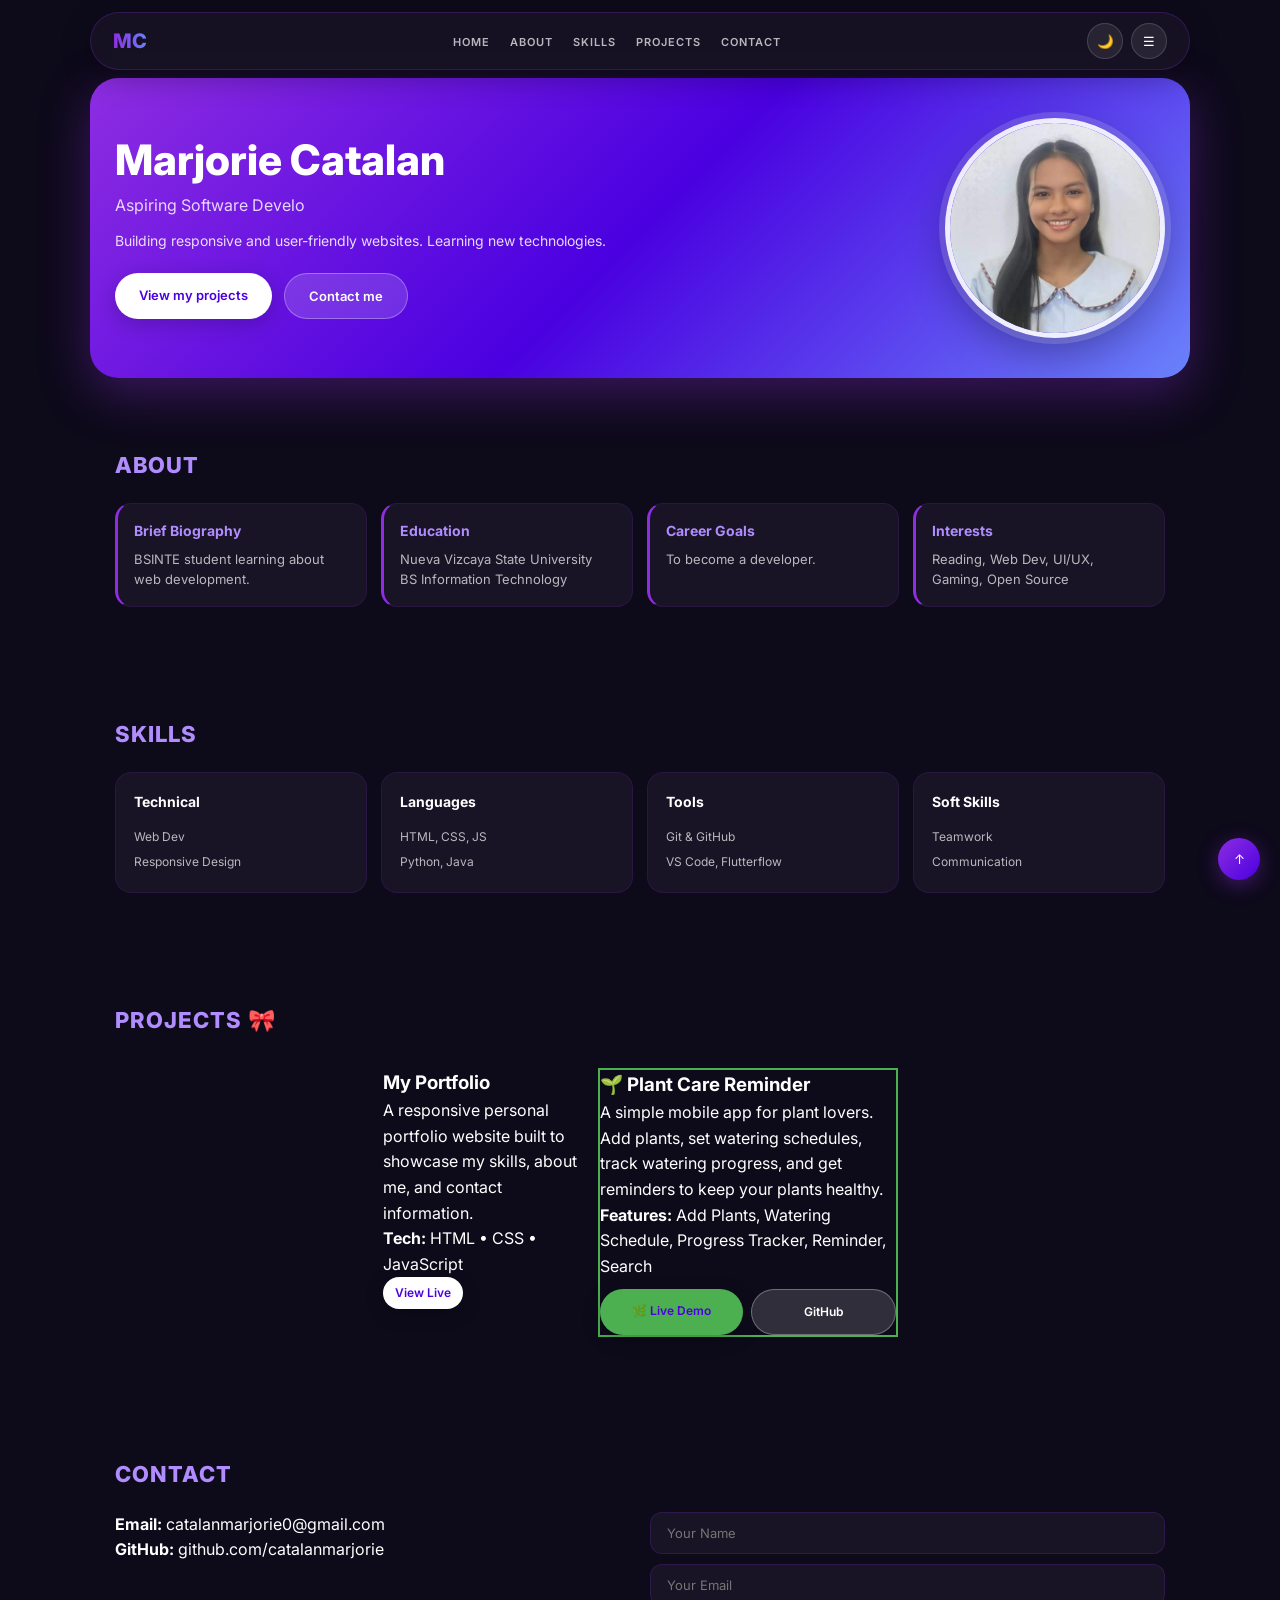
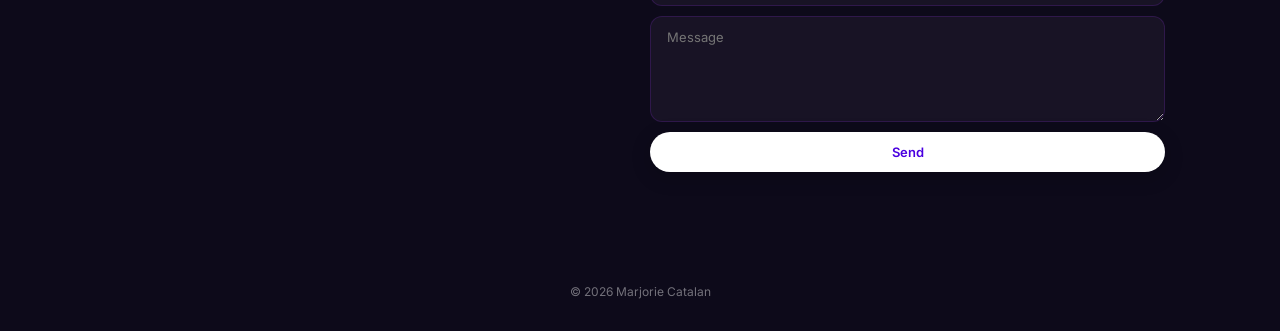
==== index.html @ 85445829 "Update index.html" ====
<!DOCTYPE html>
<html lang="en">
<head>
  <meta charset="UTF-8">
  <meta name="viewport" content="width=device-width, initial-scale=1.0">
  <title>Marjorie Catalan | Portfolio</title>
  <link rel="stylesheet" href="css/style.css">
  <link href="https://fonts.googleapis.com/css2?family=Inter:wght@400;600;800&display=swap" rel="stylesheet">
  <link rel="icon" href="data:,">
</head>
<body>
  <nav id="navbar">
    <div class="nav-container">
      <a href="#home" class="logo">MC</a>
      <ul class="nav-links">
        <li><a href="#home">HOME</a></li>
        <li><a href="#about">ABOUT</a></li>
        <li><a href="#skills">SKILLS</a></li>
        <li><a href="#projects">PROJECTS</a></li>
        <li><a href="#contact">CONTACT</a></li>
      </ul>
      <div class="nav-actions">
        <button id="theme-toggle">🌙</button>
        <button id="menu-toggle">☰</button>
      </div>
    </div>
  </nav>

  <section id="home" class="section">
    <div class="home-content">
      <div class="home-text">
        <h1>Marjorie Catalan</h1>
        <h2 class="tagline" id="tagline">Aspiring Software Developer | BSINTE Student</h2>
        <p>Building responsive and user-friendly websites. Learning new technologies.</p>
        <div class="cta">
          <a href="#projects" class="btn primary">View my projects</a>
          <a href="#contact" class="btn secondary">Contact me</a>
        </div>
      </div>
      <div class="home-image">
        <img src="image/profile.jpg" alt="Profile photo of Marjorie Catalan">
      </div>
    </div>
  </section>

  <section id="about" class="section">
    <h2 class="section-title">ABOUT</h2>
    <div class="about-grid">
      <div><h3>Brief Biography</h3><p>BSINTE student learning about web development.</p></div>
      <div><h3>Education</h3><p>Nueva Vizcaya State University<br>BS Information Technology</p></div>
      <div><h3>Career Goals</h3><p>To become a developer.</p></div>
      <div><h3>Interests</h3><p>Reading, Web Dev, UI/UX, Gaming, Open Source</p></div>
    </div>
  </section>

  <section id="skills" class="section">
    <h2 class="section-title">SKILLS</h2>
    <div class="skills-grid">
      <div class="skill-card"><h3>Technical</h3><ul><li>Web Dev</li><li>Responsive Design</li></ul></div>
      <div class="skill-card"><h3>Languages</h3><ul><li>HTML, CSS, JS</li><li>Python, Java</li></ul></div>
      <div class="skill-card"><h3>Tools</h3><ul><li>Git & GitHub</li><li>VS Code, Flutterflow</li></ul></div>
      <div class="skill-card"><h3>Soft Skills</h3><ul><li>Teamwork</li><li>Communication</li></ul></div>
    </div>
  </section>

  <section id="projects" class="section">
  <h2 class="section-title">PROJECTS 🎀</h2>

  <div style="display:flex; flex-wrap:wrap; gap:15px; justify-content:center; padding:10px;">

    <!-- MY PORTFOLIO - SMALL BOX -->
    <div class="project-card" style="width:200px;">
      <h3>My Portfolio</h3>
      <p>A responsive personal portfolio website built to showcase my skills, about me, and contact information.</p>
      <p><strong>Tech:</strong> HTML • CSS • JavaScript</p>
      <a href="#home" class="btn primary" style="font-size:12px; padding:6px 12px;">View Live</a>
    </div>

    <!-- PLANT CARE REMINDER - ONE BOX ONLY WITH LIVE DEMO -->
    <div class="project-card" style="width:300px; border:2px solid #4CAF50;">
      <h3>🌱 Plant Care Reminder</h3>
      <p>A simple mobile app for plant lovers. Add plants, set watering schedules, track watering progress, and get reminders to keep your plants healthy.</p>
      <p><strong>Features:</strong> Add Plants, Watering Schedule, Progress Tracker, Reminder, Search</p>
      <div style="display:flex; gap:8px; margin-top:10px;">
        <a href="https://2ee381cf1a1246ceb64b1b8aa37ca4fa-share.flutterflow.cloud/s/2ee381cf1a1246ceb64b1b8aa37ca4fa?key=tIXz_1JN7gHIQSgkkhlujc_MJYfSkuc-Ln3wZWFZIVg" target="_blank" class="btn primary" style="font-size:12px; flex:1; text-align:center; background:#4CAF50;">🌿 Live Demo</a>
        <a href="https://github.com/catalanmarjorie/plant_care_reminder" target="_blank" class="btn secondary" style="font-size:12px; flex:1; text-align:center;">GitHub</a>
      </div>
    </div>

  </div>
</section>

  <section id="contact" class="section">
    <h2 class="section-title">CONTACT</h2>
    <div class="contact-grid">
      <div>
        <p><strong>Email:</strong> catalanmarjorie0@gmail.com</p>
        <p><strong>GitHub:</strong> github.com/catalanmarjorie</p>
      </div>
      <form id="contact-form">
        <input type="text" id="name" placeholder="Your Name" required>
        <input type="email" id="email" placeholder="Your Email" required>
        <textarea id="message" placeholder="Message" rows="5" required></textarea>
        <button type="submit" class="btn primary">Send</button>
        <p id="form-message"></p>
      </form>
    </div>
  </section>

  <button id="back-to-top">↑</button>
  <footer><p>&copy; 2026 Marjorie Catalan</p></footer>
  <script src="js/script.js"></script>
</body>
</html>
---- css/style.css ----
@import url('https://fonts.googleapis.com/css2?family=Inter:wght@400;600;800&display=swap');

:root{
  --purple1:#8e2de2;
  --purple2:#4a00e0;
  --blue:#6a82fb;
  --bg:#0d0a1a;
  --card:#181325;
  --card2:#231e3a;
  --text:#ffffff;
  --muted:rgba(255,255,255,0.7);
}

*{
  margin:0; padding:0; box-sizing:border-box;
  font-family:'Inter', sans-serif;
  scroll-behavior:smooth;
}

body{
  background: var(--bg);
  color: var(--text);
  line-height:1.6;
}

#navbar{
  position:sticky;
  top:12px;
  z-index:1000;
  display:flex;
  justify-content:center;
  padding:0 15px;
  background:transparent;
}

.nav-container{
  width:100%;
  max-width:1100px;
  background:rgba(24,19,37,0.85);
  backdrop-filter:blur(12px);
  border:1px solid rgba(142,45,226,0.25);
  border-radius:50px;
  padding:10px 22px;
  display:flex;
  justify-content:space-between;
  align-items:center;
  box-shadow:0 8px 30px rgba(0,0,0,0.3);
}

.logo{
  font-weight:800;
  font-size:20px;
  color:#fff;
  text-decoration:none;
  background:linear-gradient(90deg,var(--purple1),var(--blue));
  -webkit-background-clip:text;
  -webkit-text-fill-color:transparent;
}

.nav-links{
  list-style:none;
  display:flex;
  gap:20px;
}

.nav-links li a{
  color:var(--muted);
  text-decoration:none;
  font-size:11px;
  font-weight:600;
  letter-spacing:1px;
  transition:0.3s;
}

.nav-links li a:hover{
  color:#fff;
  text-shadow:0 0 10px var(--purple1);
}

.nav-actions{
  display:flex;
  gap:8px;
}

#theme-toggle, #menu-toggle{
  background:rgba(255,255,255,0.08);
  border:1px solid rgba(255,255,255,0.15);
  color:#fff;
  width:36px;
  height:36px;
  border-radius:50%;
  cursor:pointer;
  transition:0.3s;
}

#theme-toggle:hover{
  background:linear-gradient(135deg,var(--purple1),var(--purple2));
}

.section{
  max-width:1100px;
  margin:30px auto;
  padding:40px 25px;
}

#home{
  background:linear-gradient(135deg, var(--purple1) 0%, var(--purple2) 50%, var(--blue) 100%);
  border-radius:28px;
  margin-top:20px;
  box-shadow:0 15px 50px rgba(142,45,226,0.35);
}

.home-content{
  display:flex;
  align-items:center;
  justify-content:space-between;
  gap:40px;
}

.home-text h1{
  font-size:42px;
  font-weight:800;
  line-height:1.1;
}

.home-text .tagline{
  font-size:16px;
  color:#e8d5ff;
  margin:10px 0;
  font-weight:400;
}

.home-text p{
  color:rgba(255,255,255,0.85);
  font-size:14px;
  margin:12px 0 20px 0;
}

.cta{
  display:flex;
  gap:12px;
  flex-wrap:wrap;
}

.btn{
  padding:12px 24px;
  border-radius:50px;
  font-size:13px;
  font-weight:600;
  text-decoration:none;
  cursor:pointer;
  transition:0.3s;
  display:inline-block;
  border:none;
}

.btn.primary{
  background:#fff;
  color:var(--purple2);
  box-shadow:0 5px 20px rgba(0,0,0,0.2);
}

.btn.primary:hover{
  transform:translateY(-2px);
  box-shadow:0 8px 25px rgba(0,0,0,0.3);
}

.btn.secondary{
  background:rgba(255,255,255,0.15);
  color:#fff;
  border:1px solid rgba(255,255,255,0.3);
}

.btn.secondary:hover{
  background:rgba(255,255,255,0.25);
}

.home-image{
  flex-shrink:0;
}

.home-image img{
  width:220px !important;
  height:220px !important;
  border-radius:50% !important;
  object-fit:cover !important;
  border:5px solid rgba(255,255,255,0.9) !important;
  box-shadow:0 0 0 6px rgba(255,255,255,0.15), 0 15px 40px rgba(0,0,0,0.3) !important;
  display:block;
}

.section-title{
  font-size:22px;
  font-weight:800;
  color:#b18cff;
  margin-bottom:20px;
  letter-spacing:1px;
}

.about-grid{
  display:grid;
  grid-template-columns:repeat(auto-fit, minmax(220px,1fr));
  gap:14px;
}

.about-grid > div{
  background:var(--card);
  border:1px solid rgba(142,45,226,0.15);
  border-left:3px solid var(--purple1);
  border-radius:16px;
  padding:16px;
}

.about-grid h3{
  color:#b18cff;
  font-size:14px;
  margin-bottom:6px;
}

.about-grid p{
  font-size:13px;
  color:var(--muted);
}

.skills-grid{
  display:grid;
  grid-template-columns:repeat(auto-fit, minmax(200px,1fr));
  gap:14px;
}

.skill-card{
  background:var(--card);
  border:1px solid rgba(142,45,226,0.15);
  border-radius:16px;
  padding:18px;
  transition:0.3s;
}

.skill-card:hover{
  transform:translateY(-4px);
  border-color:rgba(142,45,226,0.4);
  box-shadow:0 8px 25px rgba(142,45,226,0.2);
}

.skill-card h3{
  color:#fff;
  font-size:14px;
  margin-bottom:10px;
}

.skill-card ul{
  list-style:none;
}

.skill-card li{
  font-size:12px;
  color:var(--muted);
  padding:3px 0;
}

.filter-bar{
  display:flex;
  gap:8px;
  flex-wrap:wrap;
  margin-bottom:20px;
}

.filter-btn{
  background:var(--card);
  border:1px solid rgba(142,45,226,0.2);
  color:var(--muted);
  padding:8px 16px;
  border-radius:20px;
  font-size:12px;
  cursor:pointer;
  transition:0.3s;
}

.filter-btn.active, .filter-btn:hover{
  background:linear-gradient(90deg,var(--purple1),var(--purple2));
  color:#fff;
  border-color:transparent;
}

.projects-grid, .repos-grid{
  display:grid;
  grid-template-columns:repeat(auto-fit, minmax(250px,1fr));
  gap:14px;
  margin-bottom:25px;
}

.subtitle{
  font-size:14px;
  color:#b18cff;
  margin:25px 0 15px 0;
}

.contact-grid{
  display:grid;
  grid-template-columns:1fr 1fr;
  gap:20px;
}

#contact-form{
  display:flex;
  flex-direction:column;
  gap:10px;
}

#contact-form input, #contact-form textarea{
  background:var(--card);
  border:1px solid rgba(142,45,226,0.2);
  border-radius:12px;
  padding:12px 16px;
  color:#fff;
  outline:none;
  font-size:13px;
}

#contact-form input:focus, #contact-form textarea:focus{
  border-color:var(--purple1);
}

footer{
  text-align:center;
  padding:30px;
  font-size:12px;
  color:var(--muted);
  opacity:0.6;
}

#back-to-top{
  position:fixed;
  bottom:20px;
  right:20px;
  background:linear-gradient(135deg,var(--purple1),var(--purple2));
  border:none;
  color:#fff;
  width:42px;
  height:42px;
  border-radius:50%;
  cursor:pointer;
  box-shadow:0 5px 20px rgba(142,45,226,0.4);
}

@media(max-width:768px){
  .home-content{
    flex-direction:column-reverse;
    text-align:center;
  }
  .home-text h1{
    font-size:32px;
  }
  .cta{
    justify-content:center;
  }
  .home-image img{
    width:160px !important;
    height:160px !important;
  }
  .contact-grid{
    grid-template-columns:1fr;
  }
  .nav-links{
    display:none;
    position:absolute;
    top:60px;
    left:15px;
    right:15px;
    background:rgba(18,13,32,0.98);
    border-radius:20px;
    padding:20px;
    flex-direction:column;
    text-align:center;
    border:1px solid rgba(142,45,226,0.2);
  }
  .nav-links.active{
    display:flex;
  }
}
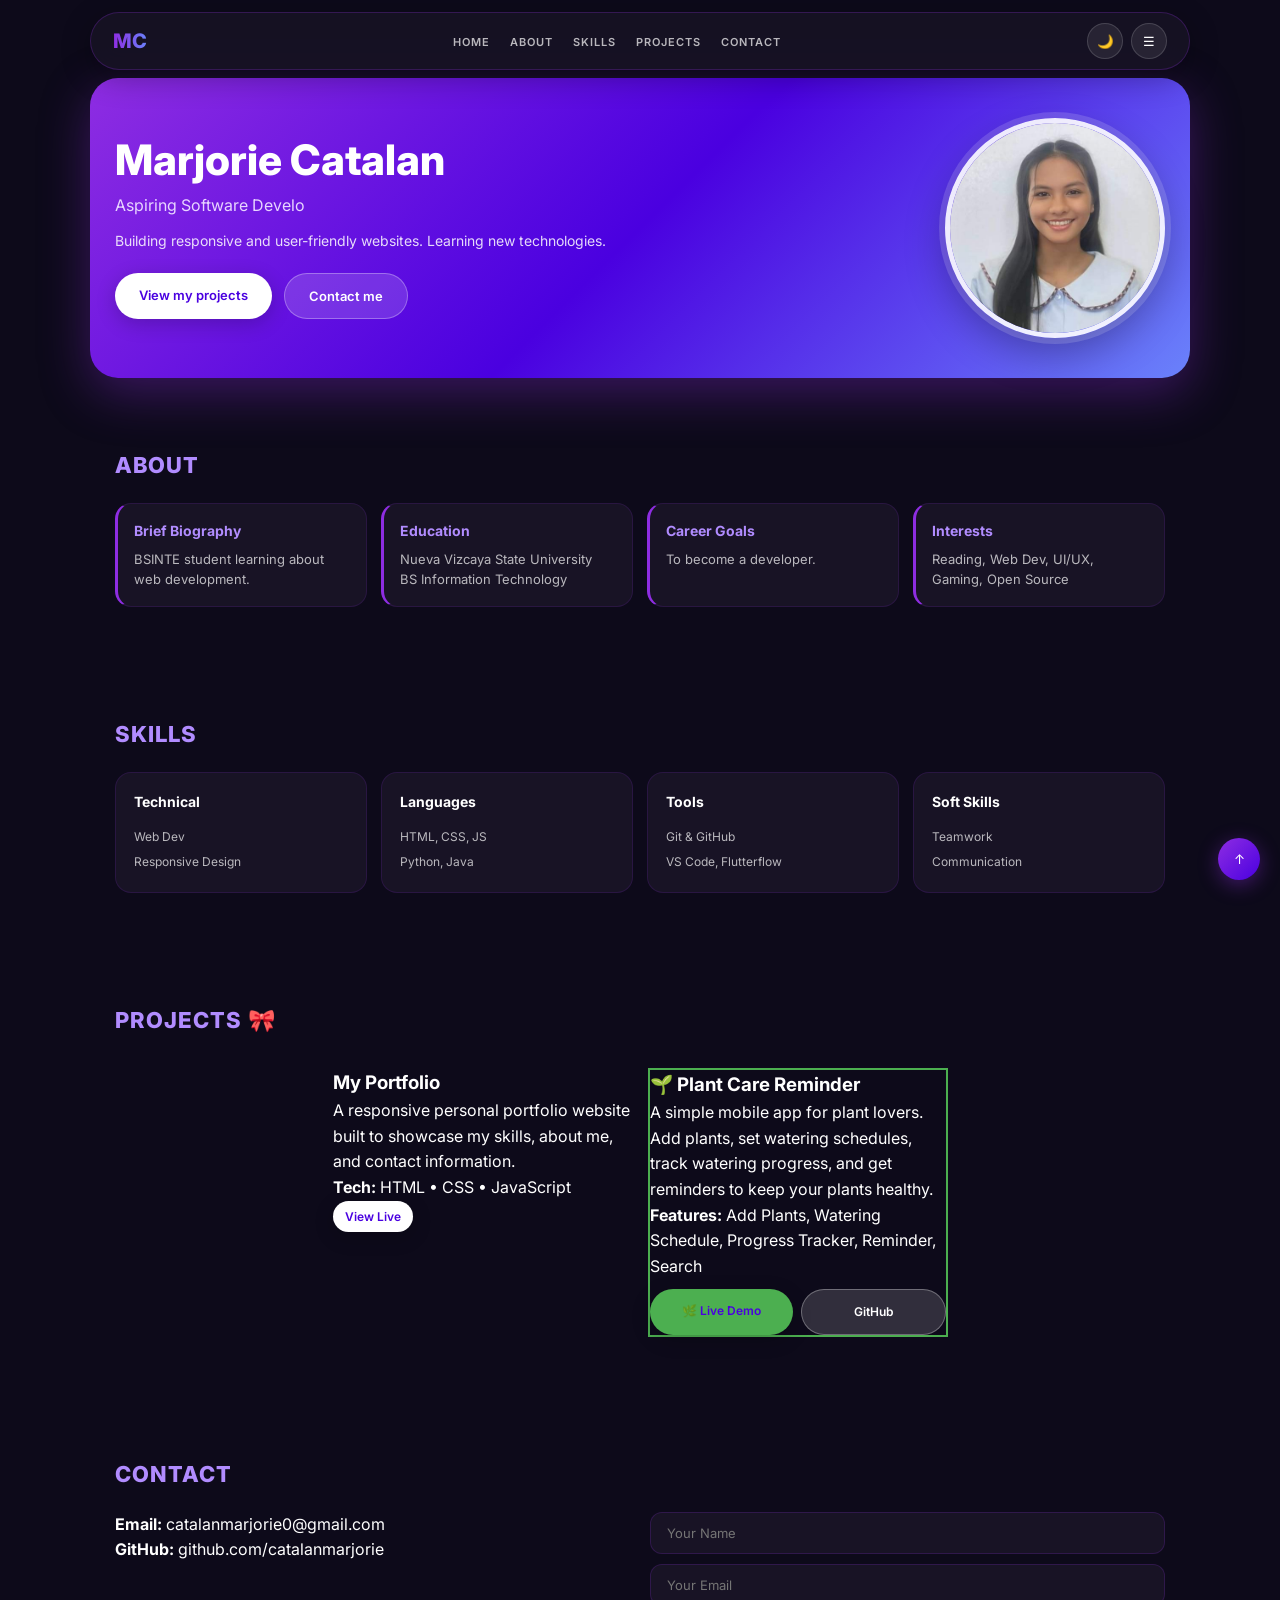
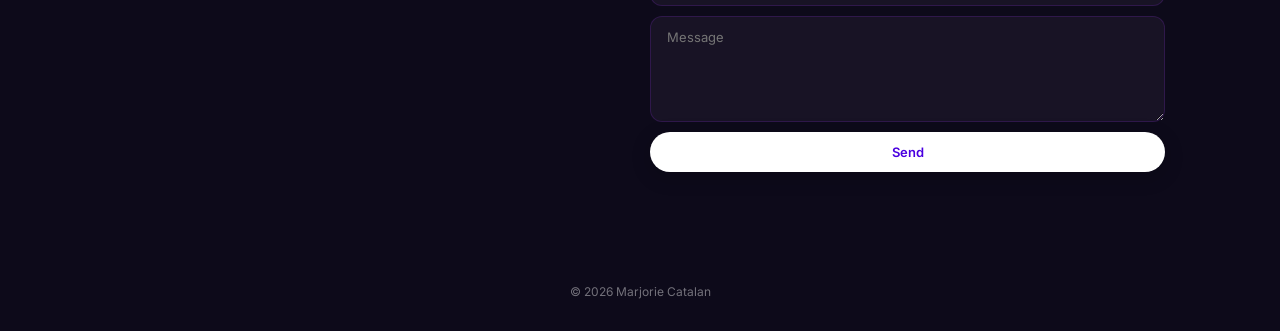
==== commit d2bb00aa: "Update index.html" ====
--- a/index.html
+++ b/index.html
@@ -69,7 +69,7 @@
   <div style="display:flex; flex-wrap:wrap; gap:15px; justify-content:center; padding:10px;">
 
     <!-- MY PORTFOLIO - SMALL BOX -->
-    <div class="project-card" style="width:200px;">
+    <div class="project-card" style="width:300px;">
       <h3>My Portfolio</h3>
       <p>A responsive personal portfolio website built to showcase my skills, about me, and contact information.</p>
       <p><strong>Tech:</strong> HTML • CSS • JavaScript</p>
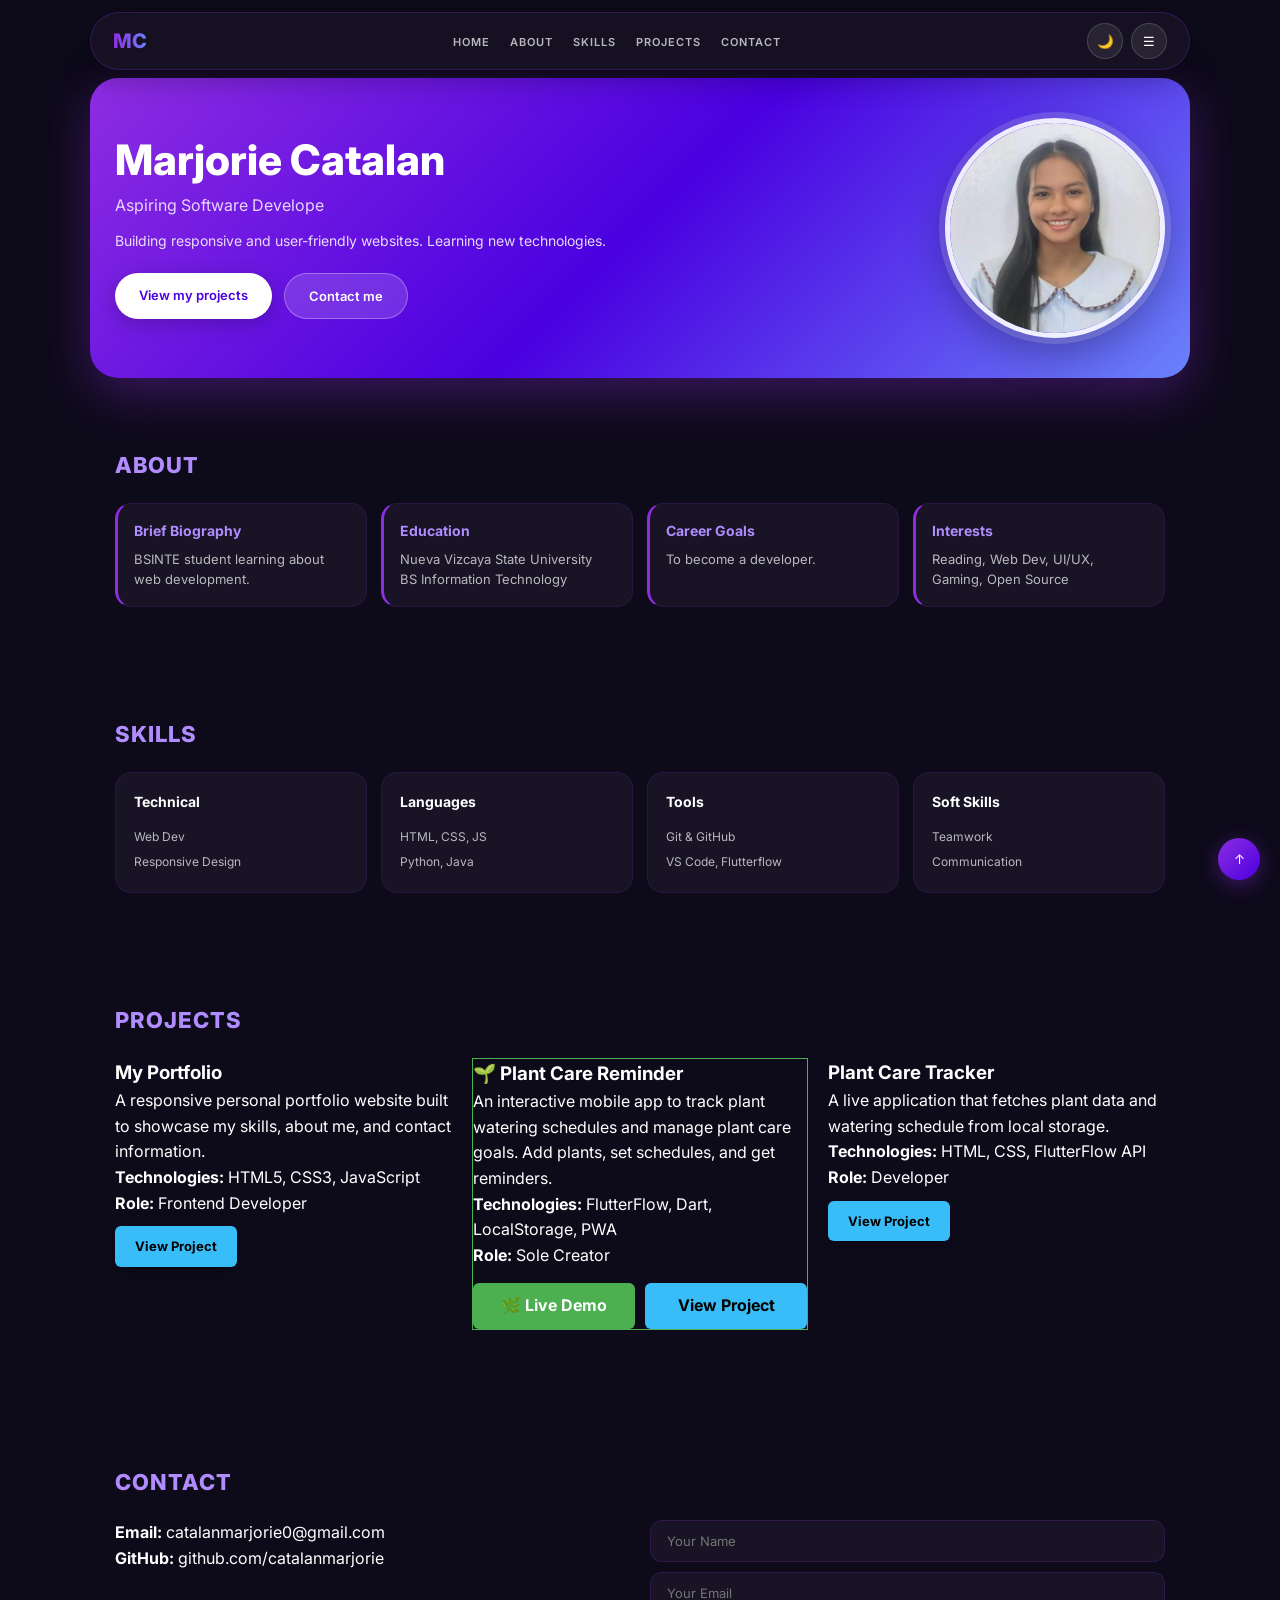
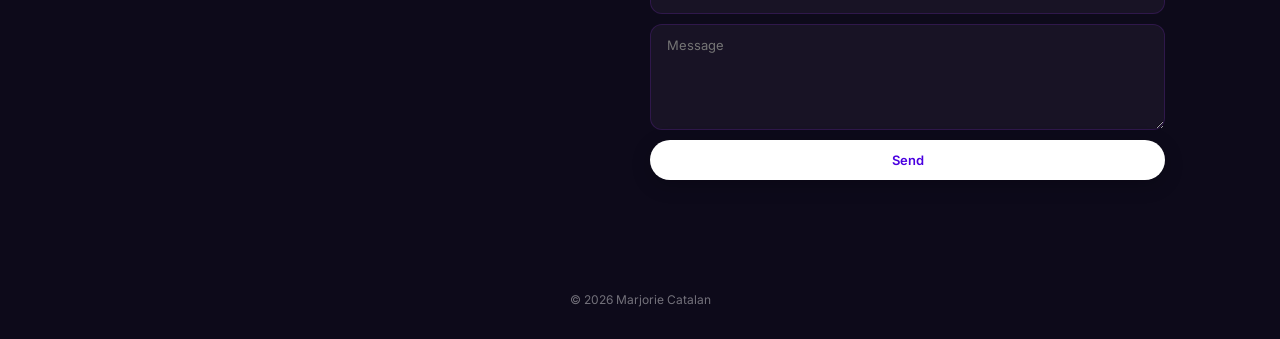
==== commit 6b16989a: "Update index.html" ====
--- a/index.html
+++ b/index.html
@@ -64,27 +64,38 @@
   </section>
 
   <section id="projects" class="section">
-  <h2 class="section-title">PROJECTS 🎀</h2>
+  <h2 class="section-title">PROJECTS</h2>
+  
+  <div class="projects-grid" style="display:grid; gap:20px;">
 
-  <div style="display:flex; flex-wrap:wrap; gap:15px; justify-content:center; padding:10px;">
-
-    <!-- MY PORTFOLIO - SMALL BOX -->
-    <div class="project-card" style="width:300px;">
+    <!-- MY PORTFOLIO CARD - SAME DESIGN AS REFERENCE -->
+    <div class="project-card">
       <h3>My Portfolio</h3>
       <p>A responsive personal portfolio website built to showcase my skills, about me, and contact information.</p>
-      <p><strong>Tech:</strong> HTML • CSS • JavaScript</p>
-      <a href="#home" class="btn primary" style="font-size:12px; padding:6px 12px;">View Live</a>
+      <p><strong>Technologies:</strong> HTML5, CSS3, JavaScript</p>
+      <p><strong>Role:</strong> Frontend Developer</p>
+      <a href="https://catalanmarjorie.github.io/" class="btn primary" style="background:#38bdf8; color:#000; padding:10px 20px; border-radius:6px; display:inline-block; margin-top:10px; font-weight:bold; text-decoration:none;">View Project</a>
     </div>
 
-    <!-- PLANT CARE REMINDER - ONE BOX ONLY WITH LIVE DEMO -->
-    <div class="project-card" style="width:300px; border:2px solid #4CAF50;">
+    <!-- PLANT CARE REMINDER - SAME DESIGN AS REFERENCE -->
+    <div class="project-card" style="border:1px solid #4CAF50;">
       <h3>🌱 Plant Care Reminder</h3>
-      <p>A simple mobile app for plant lovers. Add plants, set watering schedules, track watering progress, and get reminders to keep your plants healthy.</p>
-      <p><strong>Features:</strong> Add Plants, Watering Schedule, Progress Tracker, Reminder, Search</p>
-      <div style="display:flex; gap:8px; margin-top:10px;">
-        <a href="https://2ee381cf1a1246ceb64b1b8aa37ca4fa-share.flutterflow.cloud/s/2ee381cf1a1246ceb64b1b8aa37ca4fa?key=tIXz_1JN7gHIQSgkkhlujc_MJYfSkuc-Ln3wZWFZIVg" target="_blank" class="btn primary" style="font-size:12px; flex:1; text-align:center; background:#4CAF50;">🌿 Live Demo</a>
-        <a href="https://github.com/catalanmarjorie/plant_care_reminder" target="_blank" class="btn secondary" style="font-size:12px; flex:1; text-align:center;">GitHub</a>
+      <p>An interactive mobile app to track plant watering schedules and manage plant care goals. Add plants, set schedules, and get reminders.</p>
+      <p><strong>Technologies:</strong> FlutterFlow, Dart, LocalStorage, PWA</p>
+      <p><strong>Role:</strong> Sole Creator</p>
+      <div style="display:flex; gap:10px; margin-top:15px;">
+        <a href="https://2ee381cf1a1246ceb64b1b8aa37ca4fa-share.flutterflow.cloud/s/2ee381cf1a1246ceb64b1b8aa37ca4fa?key=tIXz_1JN7gHIQSgkkhlujc_MJYfSkuc-Ln3wZWFZIVg" target="_blank" style="background:#4CAF50; color:white; padding:10px 20px; border-radius:6px; font-weight:bold; text-decoration:none; flex:1; text-align:center;">🌿 Live Demo</a>
+        <a href="https://github.com/catalanmarjorie/plant_care_reminder" target="_blank" style="background:#38bdf8; color:#000; padding:10px 20px; border-radius:6px; font-weight:bold; text-decoration:none; flex:1; text-align:center;">View Project</a>
       </div>
+    </div>
+
+    <!-- TASK MANAGER STYLE EXAMPLE (OPTIONAL) -->
+    <div class="project-card">
+      <h3>Plant Care Tracker</h3>
+      <p>A live application that fetches plant data and watering schedule from local storage.</p>
+      <p><strong>Technologies:</strong> HTML, CSS, FlutterFlow API</p>
+      <p><strong>Role:</strong> Developer</p>
+      <a href="https://github.com/catalanmarjorie/plant_care_reminder" class="btn primary" style="background:#38bdf8; color:#000; padding:10px 20px; border-radius:6px; display:inline-block; margin-top:10px; font-weight:bold; text-decoration:none;">View Project</a>
     </div>
 
   </div>
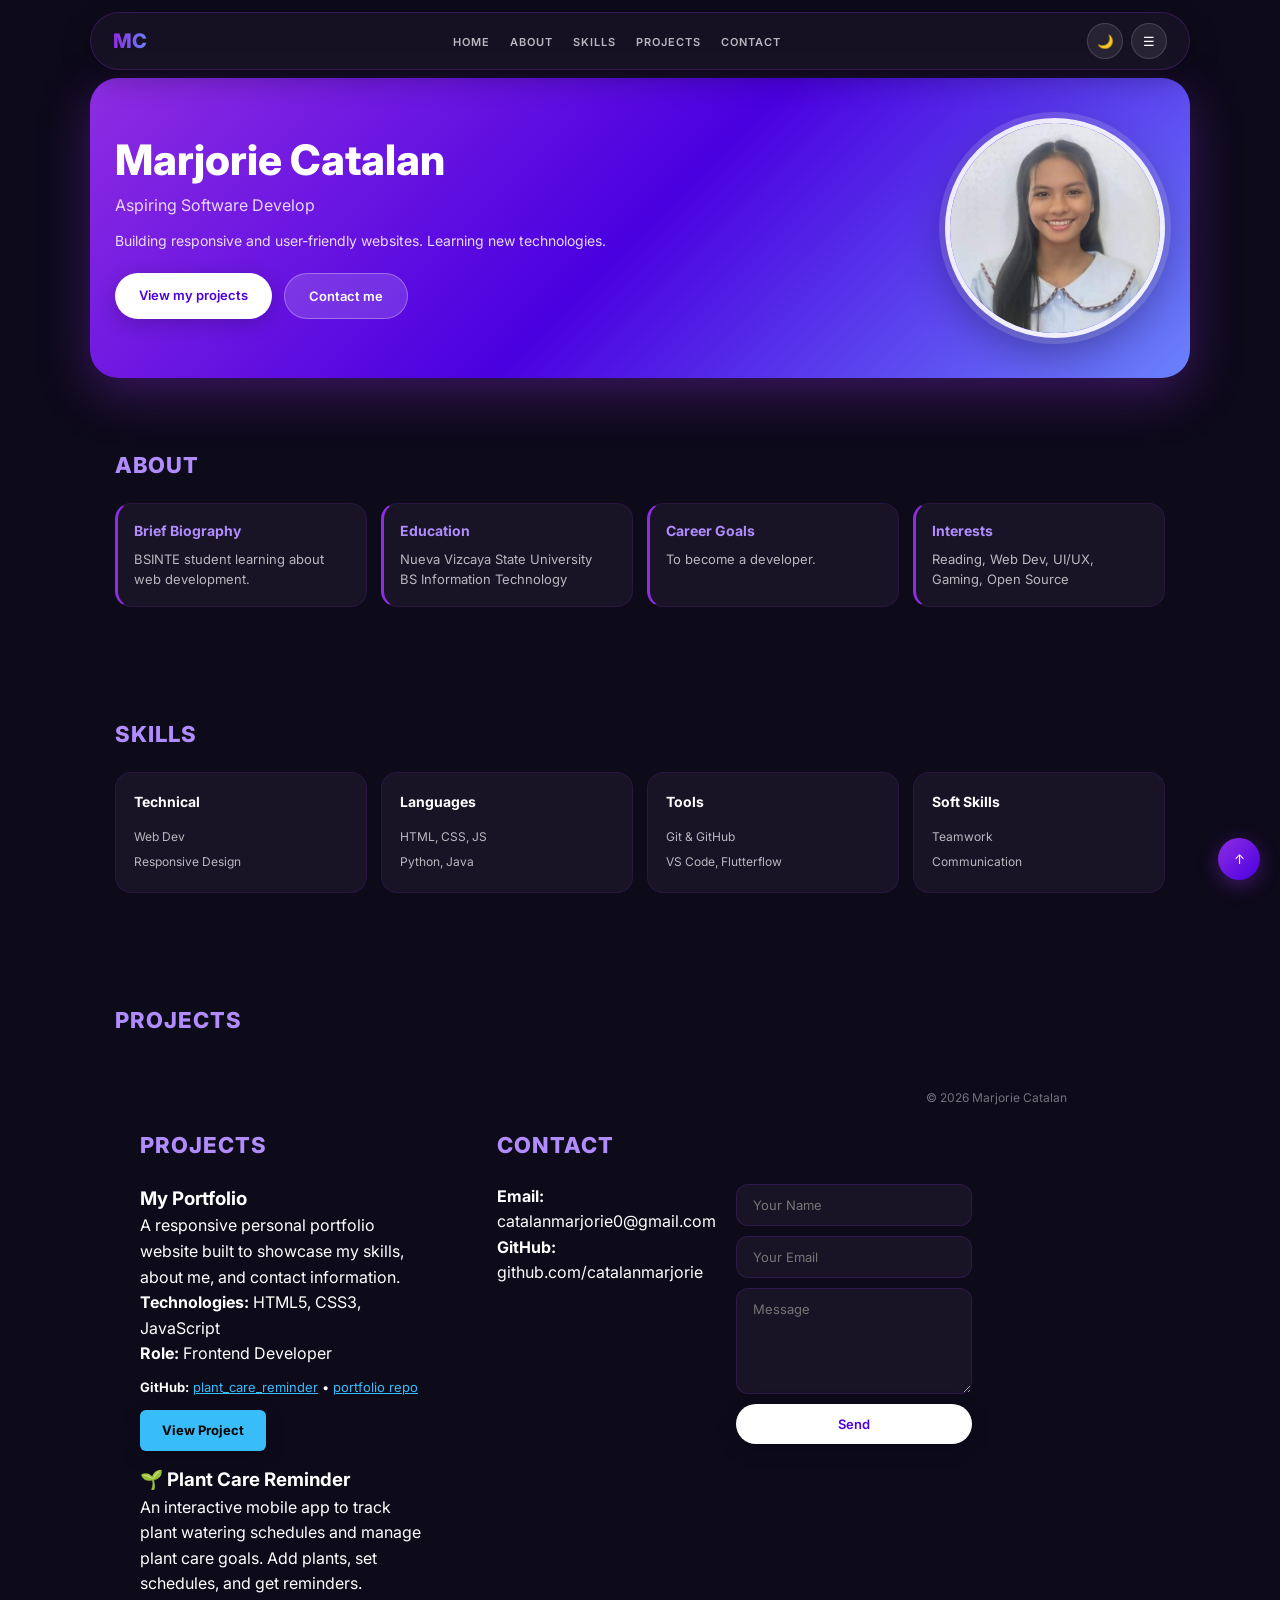
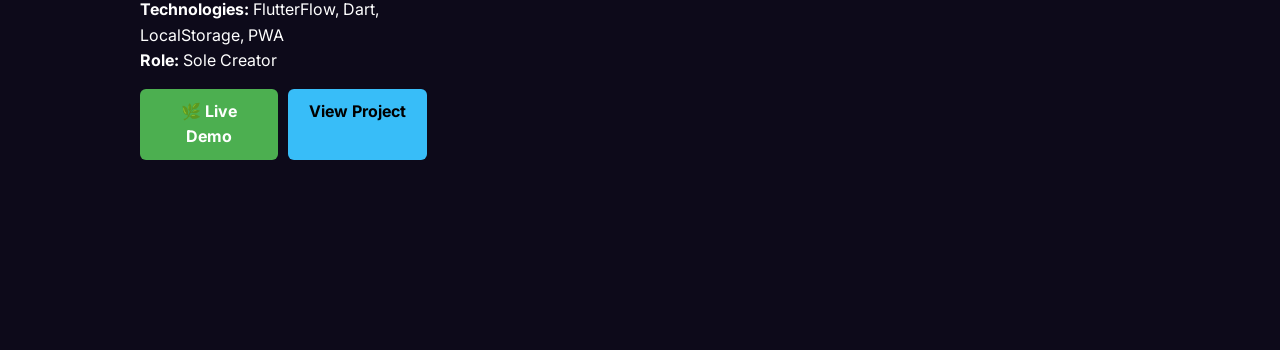
==== commit 582d27b5: "Update index.html" ====
--- a/index.html
+++ b/index.html
@@ -68,17 +68,20 @@
   
   <div class="projects-grid" style="display:grid; gap:20px;">
 
-    <!-- MY PORTFOLIO CARD - SAME DESIGN AS REFERENCE -->
+    <section id="projects" class="section">
+  <h2 class="section-title">PROJECTS</h2>
+  <div class="projects-grid">
+
     <div class="project-card">
       <h3>My Portfolio</h3>
       <p>A responsive personal portfolio website built to showcase my skills, about me, and contact information.</p>
       <p><strong>Technologies:</strong> HTML5, CSS3, JavaScript</p>
       <p><strong>Role:</strong> Frontend Developer</p>
-      <a href="https://catalanmarjorie.github.io/" class="btn primary" style="background:#38bdf8; color:#000; padding:10px 20px; border-radius:6px; display:inline-block; margin-top:10px; font-weight:bold; text-decoration:none;">View Project</a>
+      <p style="margin-top:10px; font-size:13px;"><strong>GitHub:</strong> <a href="https://github.com/catalanmarjorie/plant_care_reminder" target="_blank" style="color:#38bdf8;">plant_care_reminder</a> • <a href="https://github.com/catalanmarjorie/catalanmarjorie.github.io" target="_blank" style="color:#38bdf8;">portfolio repo</a></p>
+      <a href="https://catalanmarjorie.github.io/" class="btn primary" style="background:#38bdf8; color:#000; padding:10px 22px; border-radius:6px; display:inline-block; margin-top:12px; font-weight:bold; text-decoration:none;">View Project</a>
     </div>
 
-    <!-- PLANT CARE REMINDER - SAME DESIGN AS REFERENCE -->
-    <div class="project-card" style="border:1px solid #4CAF50;">
+    <div class="project-card">
       <h3>🌱 Plant Care Reminder</h3>
       <p>An interactive mobile app to track plant watering schedules and manage plant care goals. Add plants, set schedules, and get reminders.</p>
       <p><strong>Technologies:</strong> FlutterFlow, Dart, LocalStorage, PWA</p>
@@ -87,15 +90,6 @@
         <a href="https://2ee381cf1a1246ceb64b1b8aa37ca4fa-share.flutterflow.cloud/s/2ee381cf1a1246ceb64b1b8aa37ca4fa?key=tIXz_1JN7gHIQSgkkhlujc_MJYfSkuc-Ln3wZWFZIVg" target="_blank" style="background:#4CAF50; color:white; padding:10px 20px; border-radius:6px; font-weight:bold; text-decoration:none; flex:1; text-align:center;">🌿 Live Demo</a>
         <a href="https://github.com/catalanmarjorie/plant_care_reminder" target="_blank" style="background:#38bdf8; color:#000; padding:10px 20px; border-radius:6px; font-weight:bold; text-decoration:none; flex:1; text-align:center;">View Project</a>
       </div>
-    </div>
-
-    <!-- TASK MANAGER STYLE EXAMPLE (OPTIONAL) -->
-    <div class="project-card">
-      <h3>Plant Care Tracker</h3>
-      <p>A live application that fetches plant data and watering schedule from local storage.</p>
-      <p><strong>Technologies:</strong> HTML, CSS, FlutterFlow API</p>
-      <p><strong>Role:</strong> Developer</p>
-      <a href="https://github.com/catalanmarjorie/plant_care_reminder" class="btn primary" style="background:#38bdf8; color:#000; padding:10px 20px; border-radius:6px; display:inline-block; margin-top:10px; font-weight:bold; text-decoration:none;">View Project</a>
     </div>
 
   </div>
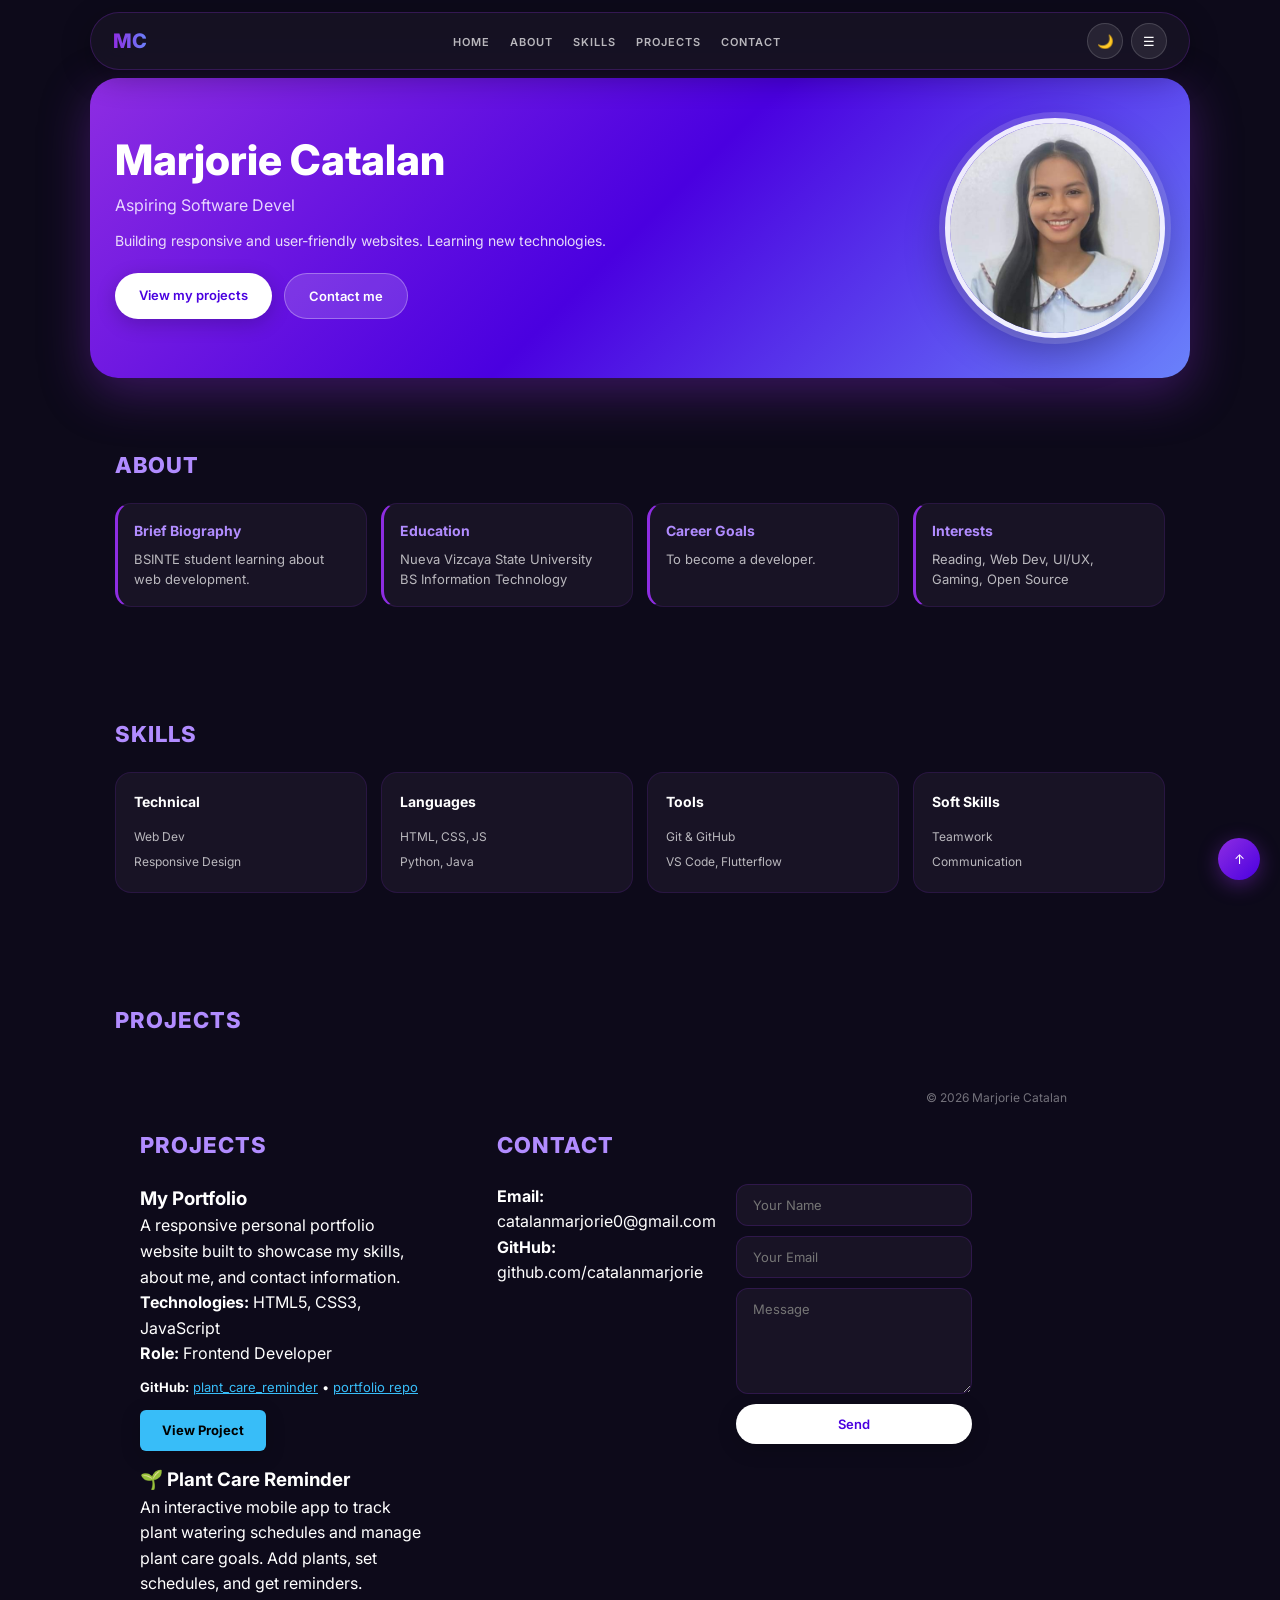
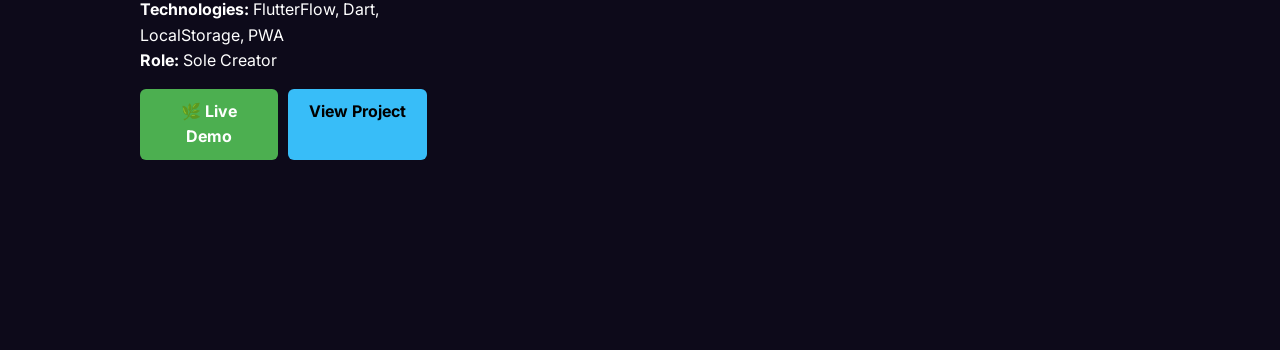
==== commit 34865ca9: "Update index.html" ====
--- a/index.html
+++ b/index.html
@@ -77,7 +77,7 @@
       <p>A responsive personal portfolio website built to showcase my skills, about me, and contact information.</p>
       <p><strong>Technologies:</strong> HTML5, CSS3, JavaScript</p>
       <p><strong>Role:</strong> Frontend Developer</p>
-      <p style="margin-top:10px; font-size:13px;"><strong>GitHub:</strong> <a href="https://github.com/catalanmarjorie/plant_care_reminder" target="_blank" style="color:#38bdf8;">plant_care_reminder</a> • <a href="https://github.com/catalanmarjorie/catalanmarjorie.github.io" target="_blank" style="color:#38bdf8;">portfolio repo</a></p>
+      <p style="margin-top:10px; font-size:13px;"><strong>GitHub:</strong> <a href="https://github.com/catalanmarjorie.github.io" target="_blank" style="color:#38bdf8;">plant_care_reminder</a> • <a href="https://github.com/catalanmarjorie/catalanmarjorie.github.io" target="_blank" style="color:#38bdf8;">portfolio repo</a></p>
       <a href="https://catalanmarjorie.github.io/" class="btn primary" style="background:#38bdf8; color:#000; padding:10px 22px; border-radius:6px; display:inline-block; margin-top:12px; font-weight:bold; text-decoration:none;">View Project</a>
     </div>
 
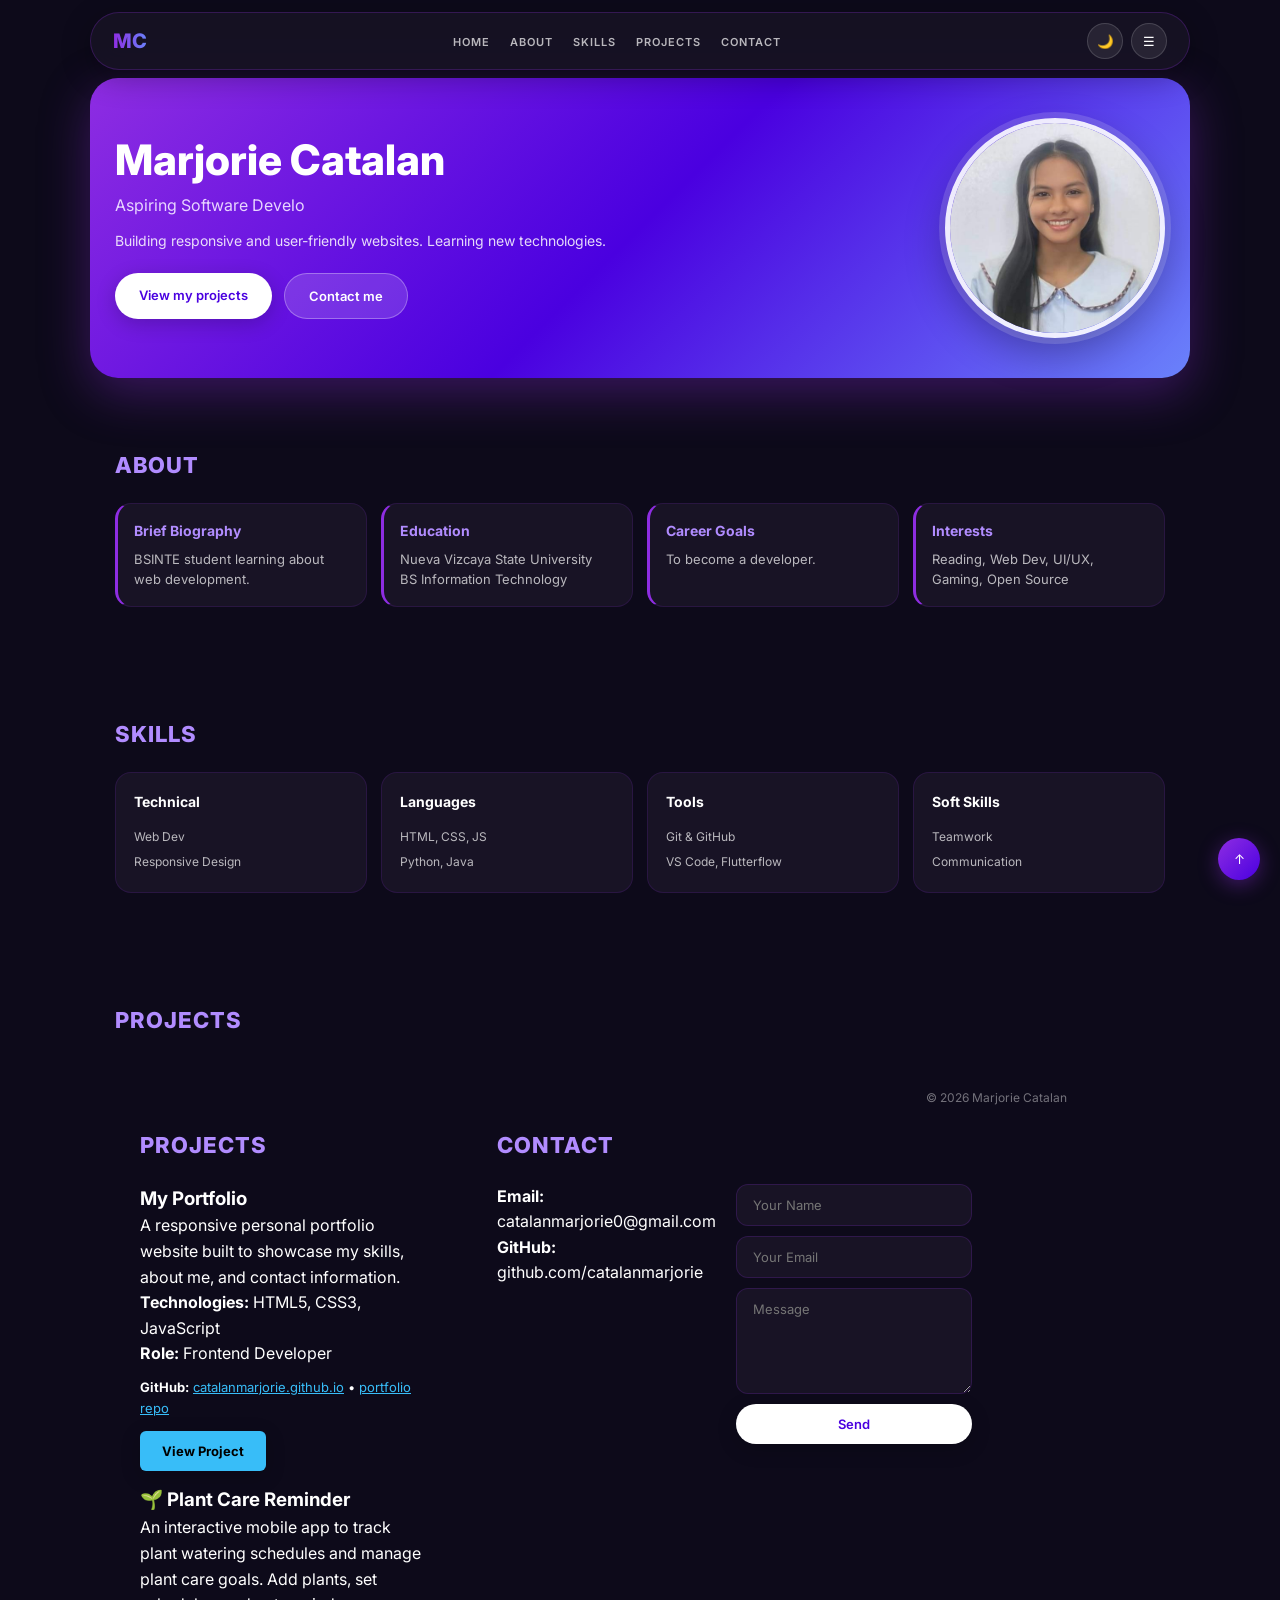
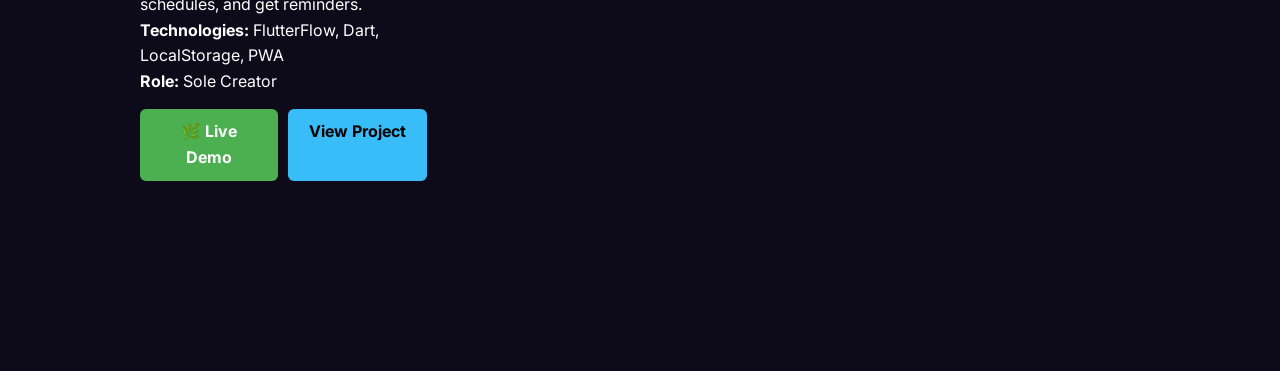
==== commit 3ee85169: "Update index.html" ====
--- a/index.html
+++ b/index.html
@@ -77,7 +77,7 @@
       <p>A responsive personal portfolio website built to showcase my skills, about me, and contact information.</p>
       <p><strong>Technologies:</strong> HTML5, CSS3, JavaScript</p>
       <p><strong>Role:</strong> Frontend Developer</p>
-      <p style="margin-top:10px; font-size:13px;"><strong>GitHub:</strong> <a href="https://github.com/catalanmarjorie.github.io" target="_blank" style="color:#38bdf8;">plant_care_reminder</a> • <a href="https://github.com/catalanmarjorie/catalanmarjorie.github.io" target="_blank" style="color:#38bdf8;">portfolio repo</a></p>
+      <p style="margin-top:10px; font-size:13px;"><strong>GitHub:</strong> <a href="https://github.com/catalanmarjorie.github.io" target="_blank" style="color:#38bdf8;">catalanmarjorie.github.io</a> • <a href="https://github.com/catalanmarjorie/catalanmarjorie.github.io" target="_blank" style="color:#38bdf8;">portfolio repo</a></p>
       <a href="https://catalanmarjorie.github.io/" class="btn primary" style="background:#38bdf8; color:#000; padding:10px 22px; border-radius:6px; display:inline-block; margin-top:12px; font-weight:bold; text-decoration:none;">View Project</a>
     </div>
 
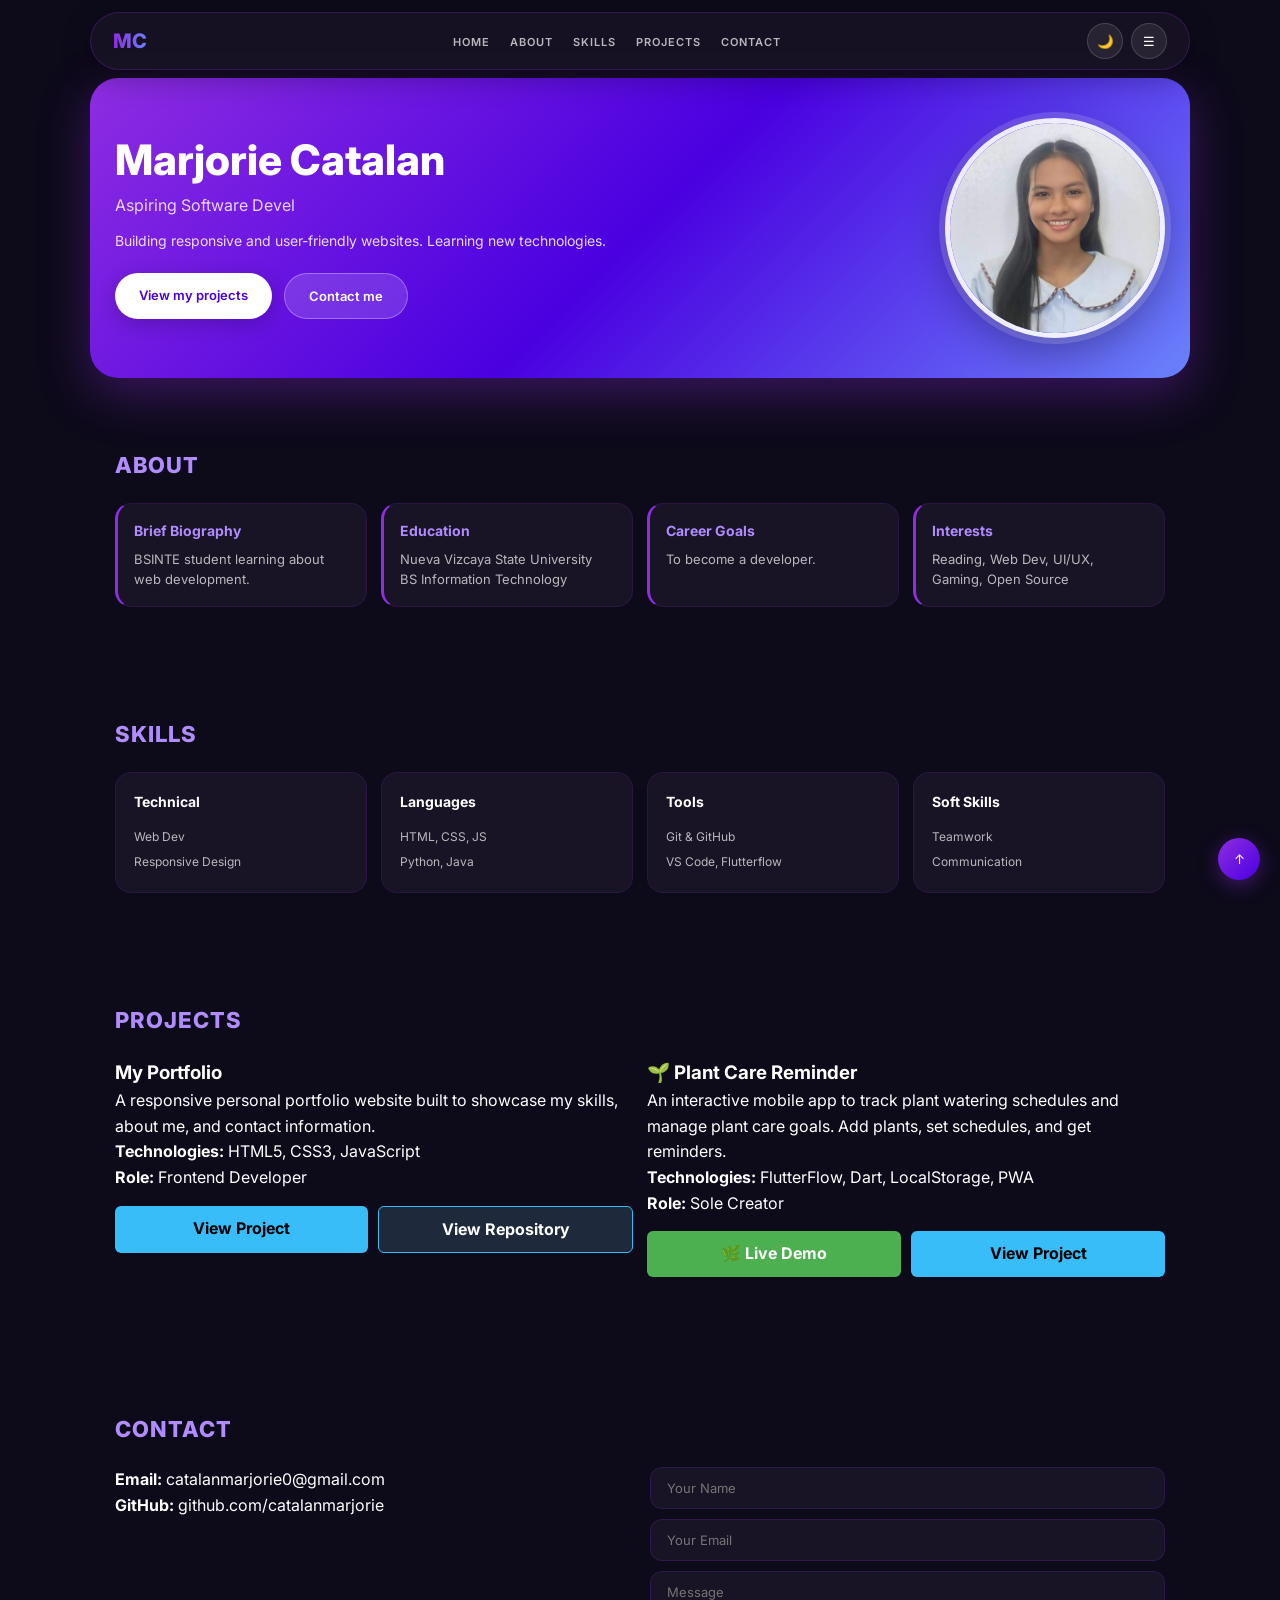
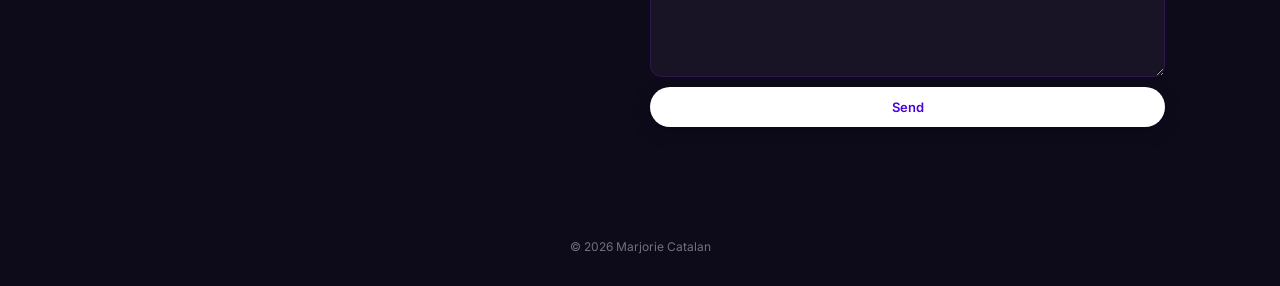
==== commit 785b1878: "Update index.html" ====
--- a/index.html
+++ b/index.html
@@ -65,11 +65,6 @@
 
   <section id="projects" class="section">
   <h2 class="section-title">PROJECTS</h2>
-  
-  <div class="projects-grid" style="display:grid; gap:20px;">
-
-    <section id="projects" class="section">
-  <h2 class="section-title">PROJECTS</h2>
   <div class="projects-grid">
 
     <div class="project-card">
@@ -77,8 +72,10 @@
       <p>A responsive personal portfolio website built to showcase my skills, about me, and contact information.</p>
       <p><strong>Technologies:</strong> HTML5, CSS3, JavaScript</p>
       <p><strong>Role:</strong> Frontend Developer</p>
-      <p style="margin-top:10px; font-size:13px;"><strong>GitHub:</strong> <a href="https://github.com/catalanmarjorie.github.io" target="_blank" style="color:#38bdf8;">catalanmarjorie.github.io</a> • <a href="https://github.com/catalanmarjorie/catalanmarjorie.github.io" target="_blank" style="color:#38bdf8;">portfolio repo</a></p>
-      <a href="https://catalanmarjorie.github.io/" class="btn primary" style="background:#38bdf8; color:#000; padding:10px 22px; border-radius:6px; display:inline-block; margin-top:12px; font-weight:bold; text-decoration:none;">View Project</a>
+      <div style="display:flex; gap:10px; margin-top:15px;">
+        <a href="https://catalanmarjorie.github.io/" style="background:#38bdf8; color:#000; padding:10px 20px; border-radius:6px; font-weight:bold; text-decoration:none; flex:1; text-align:center;">View Project</a>
+        <a href="https://github.com/catalanmarjorie/catalanmarjorie.github.io" target="_blank" style="background:#1e293b; color:white; border:1px solid #38bdf8; padding:10px 20px; border-radius:6px; font-weight:bold; text-decoration:none; flex:1; text-align:center;">View Repository</a>
+      </div>
     </div>
 
     <div class="project-card">
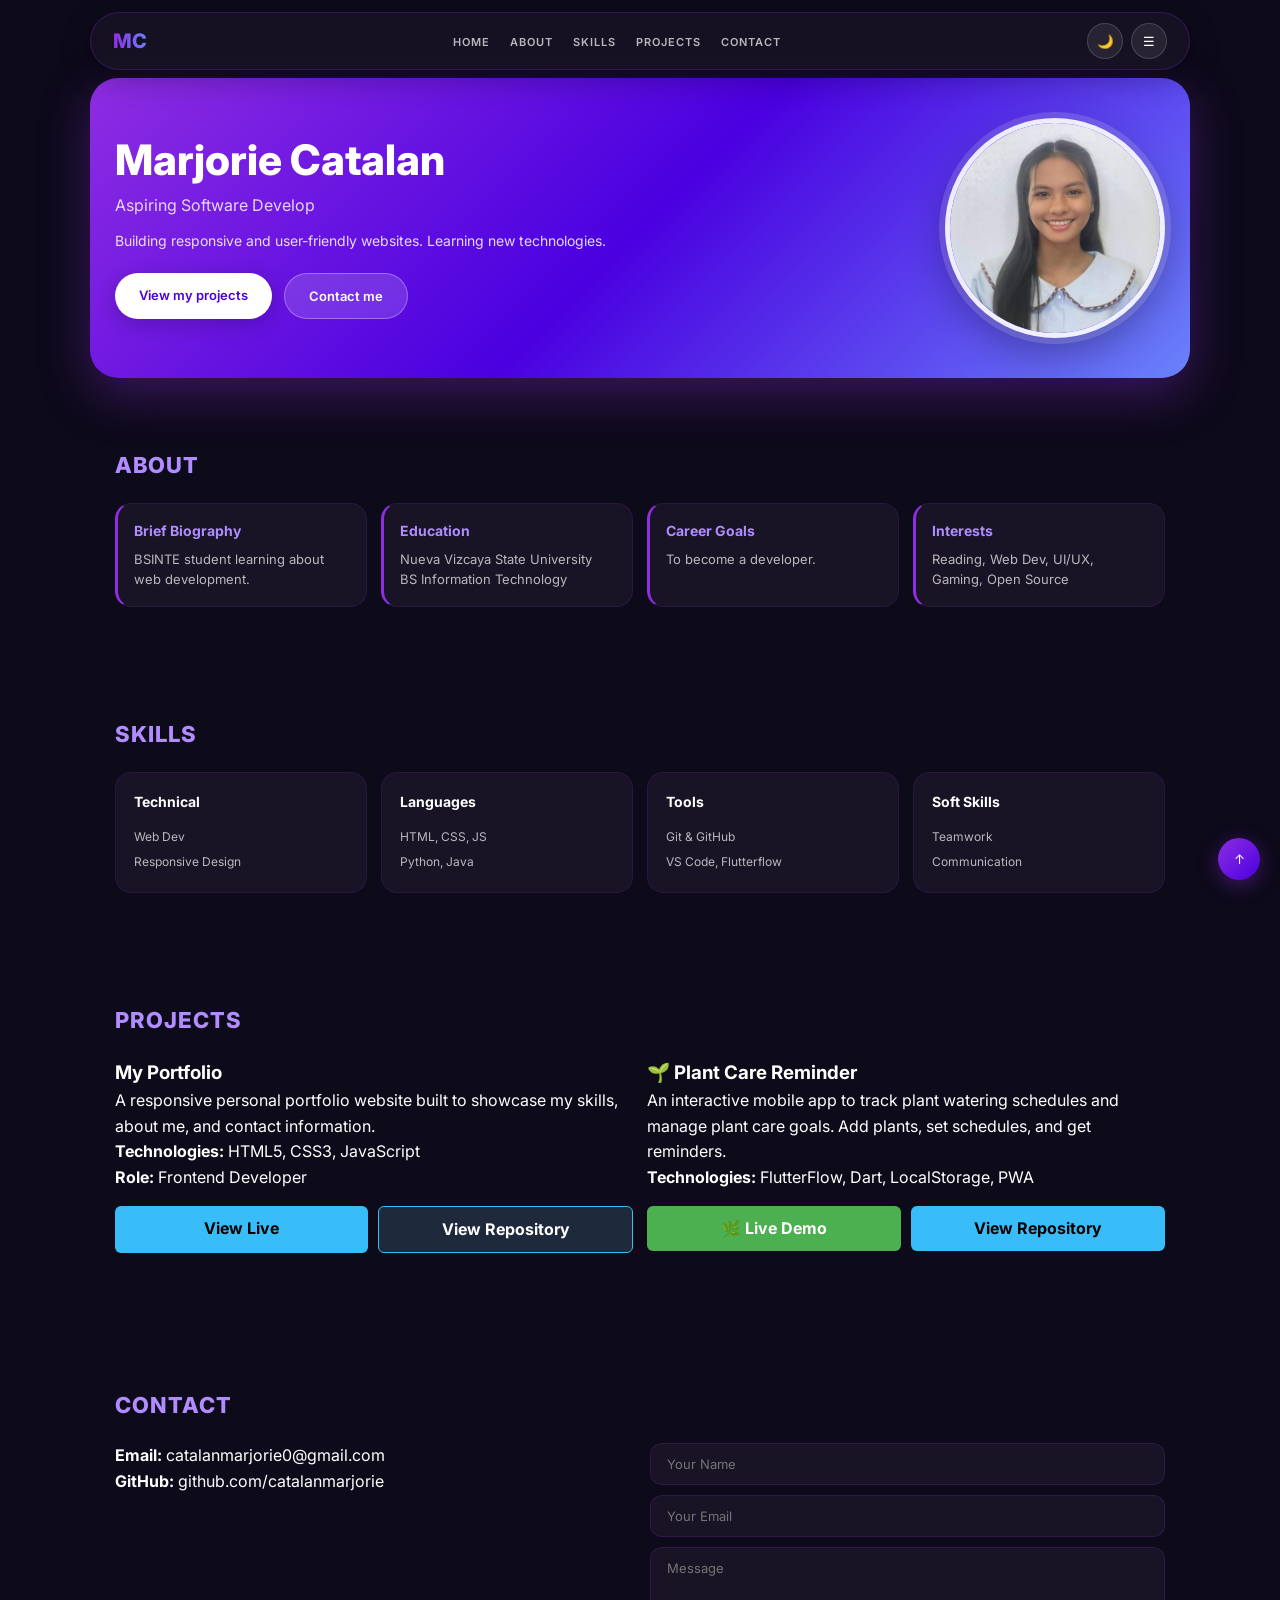
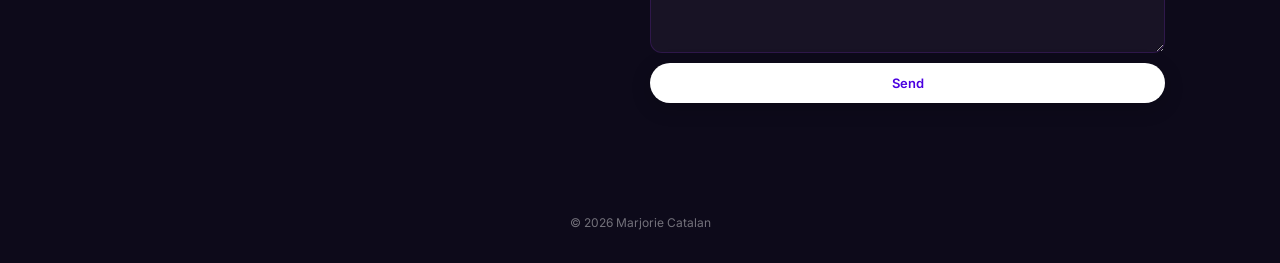
==== commit 512a26c0: "Update index.html" ====
--- a/index.html
+++ b/index.html
@@ -73,7 +73,7 @@
       <p><strong>Technologies:</strong> HTML5, CSS3, JavaScript</p>
       <p><strong>Role:</strong> Frontend Developer</p>
       <div style="display:flex; gap:10px; margin-top:15px;">
-        <a href="https://catalanmarjorie.github.io/" style="background:#38bdf8; color:#000; padding:10px 20px; border-radius:6px; font-weight:bold; text-decoration:none; flex:1; text-align:center;">View Project</a>
+        <a href="https://catalanmarjorie.github.io/" style="background:#38bdf8; color:#000; padding:10px 20px; border-radius:6px; font-weight:bold; text-decoration:none; flex:1; text-align:center;">View Live</a>
         <a href="https://github.com/catalanmarjorie/catalanmarjorie.github.io" target="_blank" style="background:#1e293b; color:white; border:1px solid #38bdf8; padding:10px 20px; border-radius:6px; font-weight:bold; text-decoration:none; flex:1; text-align:center;">View Repository</a>
       </div>
     </div>
@@ -82,10 +82,9 @@
       <h3>🌱 Plant Care Reminder</h3>
       <p>An interactive mobile app to track plant watering schedules and manage plant care goals. Add plants, set schedules, and get reminders.</p>
       <p><strong>Technologies:</strong> FlutterFlow, Dart, LocalStorage, PWA</p>
-      <p><strong>Role:</strong> Sole Creator</p>
       <div style="display:flex; gap:10px; margin-top:15px;">
         <a href="https://2ee381cf1a1246ceb64b1b8aa37ca4fa-share.flutterflow.cloud/s/2ee381cf1a1246ceb64b1b8aa37ca4fa?key=tIXz_1JN7gHIQSgkkhlujc_MJYfSkuc-Ln3wZWFZIVg" target="_blank" style="background:#4CAF50; color:white; padding:10px 20px; border-radius:6px; font-weight:bold; text-decoration:none; flex:1; text-align:center;">🌿 Live Demo</a>
-        <a href="https://github.com/catalanmarjorie/plant_care_reminder" target="_blank" style="background:#38bdf8; color:#000; padding:10px 20px; border-radius:6px; font-weight:bold; text-decoration:none; flex:1; text-align:center;">View Project</a>
+        <a href="https://github.com/catalanmarjorie/plant_care_reminder" target="_blank" style="background:#38bdf8; color:#000; padding:10px 20px; border-radius:6px; font-weight:bold; text-decoration:none; flex:1; text-align:center;">View Repository</a>
       </div>
     </div>
 
